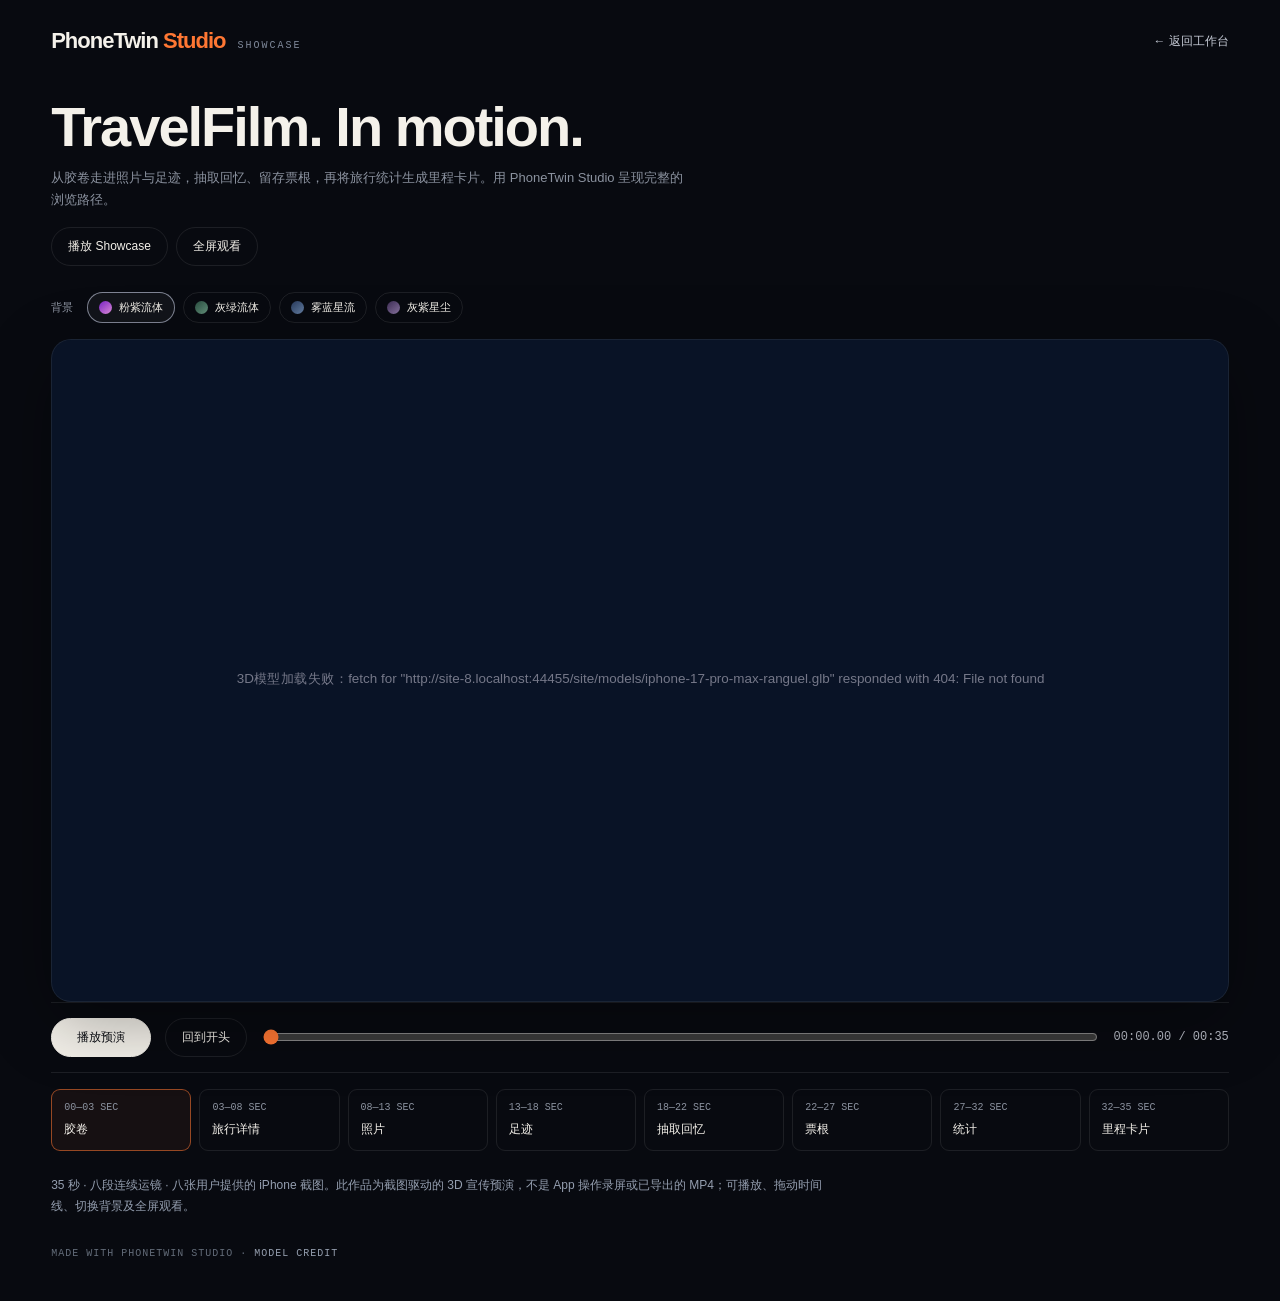
==== site/showcase/index.html @ a0841f45 "Refresh showcase sequence without cached shotlists" ====
<!doctype html>
<html lang="zh-CN" data-model-url="../models/iphone-17-pro-max-ranguel.glb">
<head>
<meta charset="utf-8"><meta name="viewport" content="width=device-width,initial-scale=1">
<title>TravelFilm — PhoneTwin Studio Showcase</title>
<style>
:root{color-scheme:dark;--ink:#080a10;--paper:#f4f1ea;--muted:#8b929f;--line:#ffffff16;--accent:#ff7733}
*{box-sizing:border-box}body{margin:0;background:var(--ink);color:var(--paper);font-family:"Segoe UI","Microsoft YaHei",sans-serif}
button,input{font:inherit}button{color:inherit;cursor:pointer;background:transparent;border:1px solid var(--line);border-radius:22px;padding:10px 16px;font-size:12px}
button:hover{background:#ffffff0c}button:focus-visible,input:focus-visible,a:focus-visible{outline:2px solid var(--accent);outline-offset:4px}
a{color:#ffc5a5;text-decoration:none}.page{max-width:1600px;margin:auto;padding:24px 32px 52px}
header{display:flex;align-items:center;justify-content:space-between;gap:20px;margin-bottom:25px}.identity{font-size:22px;letter-spacing:-1px;font-weight:650}.identity span{color:var(--accent)}
.meta{font:10px Consolas,monospace;color:var(--muted);letter-spacing:1.6px}
.intro{display:flex;flex-direction:column;align-items:flex-start;margin-bottom:18px;gap:16px}.intro h1{font-size:23px;letter-spacing:-.6px;margin:0;font-weight:550}.intro p{font-size:12px;color:var(--muted);margin:8px 0 0;line-height:1.7}.keys{display:flex;gap:8px;flex-wrap:wrap}
.viewport{position:relative;aspect-ratio:16/9;overflow:hidden;border-radius:20px;background:#091326;box-shadow:0 20px 70px #0005;isolation:isolate}
.viewport:fullscreen{width:100vw;height:100vh;border-radius:0;aspect-ratio:auto;display:grid;place-items:center}
.stage{position:absolute;width:1920px;height:1080px;transform-origin:0 0;overflow:hidden;background:#091326}
.stage canvas{position:absolute;inset:0;width:100%;height:100%}
#model-surface{position:absolute;inset:0;z-index:2;pointer-events:none}
#model-state{position:absolute;left:0;right:0;top:50%;text-align:center;font-size:22px;color:#d3d1df88;z-index:4}
.shade{position:absolute;inset:0;background:radial-gradient(ellipse at center,transparent 40%,#05091565 100%);pointer-events:none;z-index:1}
.copy{position:absolute;left:210px;top:50%;transform:translateY(-50%);width:460px;z-index:3;opacity:0;pointer-events:none}
.copy[data-placement="right"]{left:auto;right:270px}
.copy[data-placement="compact-left"]{left:130px;width:330px}
.copy[data-placement="compact-right"]{left:auto;right:110px;width:350px}
.copy h2{font-size:48px;line-height:1.18;letter-spacing:-1.5px;margin:0;font-weight:500}
.copy p{font-size:26px;line-height:1.5;letter-spacing:.3px;color:#e0e3edb3;margin:20px 0 0}
.copy p:empty{display:none}
.brandmode .copy{left:280px;right:auto;width:700px}
.brandmode .copy h2{font-size:112px;letter-spacing:-4px;font-weight:600}
.brandmode .copy p{font-size:30px;letter-spacing:.5px}
.scene-note{font-size:12px;color:var(--muted);line-height:1.8;margin:13px 0 18px}
.transport{display:flex;align-items:center;gap:14px;padding:15px 0;border-top:1px solid var(--line);border-bottom:1px solid var(--line)}
.transport .primary{background:var(--paper);color:var(--ink);border-color:var(--paper)}.transport input{accent-color:var(--accent);width:100%;min-width:0}
.time{font:12px Consolas,monospace;white-space:nowrap;color:#b9bdc7}
.background-controls{display:flex;align-items:center;gap:8px;flex-wrap:wrap;margin:0 0 16px}.background-controls>span{font-size:11px;color:var(--muted);margin-right:6px}.background-controls button{display:flex;align-items:center;gap:7px;padding:7px 11px;font-size:11px}.background-controls button[aria-pressed="true"]{border-color:#c6cde29c;background:#ffffff0b}.background-controls i{display:block;width:13px;height:13px;border-radius:50%;background:linear-gradient(140deg,var(--swatch-a),var(--swatch-b))}
.shot-row{display:grid;grid-template-columns:repeat(8,1fr);gap:8px;margin:16px 0 28px}
.shot-row button{text-align:left;padding:12px;border-radius:9px;min-width:0}.shot-row button.active{border-color:#ff77338c;background:#ff77330f}
.shot-row .timing{display:block;font:10px Consolas,monospace;color:var(--muted);margin-bottom:8px}.shot-row .name{font-size:12px}
.production{display:grid;grid-template-columns:1fr 1fr;gap:48px}.production h3{font-size:16px;margin:0 0 12px;font-weight:550}
.production p{font-size:12px;color:#a8acb6;line-height:1.9;margin:0 0 14px}.detail{font-size:11px;color:var(--muted);line-height:1.9}
.links{display:flex;flex-wrap:wrap;gap:18px;font-size:12px}.footer{color:#636c79;font:10px Consolas,monospace;letter-spacing:1px;margin-top:30px}
.export-frame .page{padding:0;max-width:none}.export-frame header,.export-frame .intro,.export-frame .background-controls,.export-frame .scene-note,.export-frame .transport,.export-frame .shot-row,.export-frame .production,.export-frame .footer{display:none}
.export-frame .viewport{position:fixed;inset:0;width:100vw;height:100vh;border-radius:0;box-shadow:none}
@media(max-width:850px){.page{padding:20px 16px 36px}.intro{display:block}.keys{margin-top:14px}.meta{font-size:9px}.shot-row{grid-template-columns:repeat(4,1fr)}.production{grid-template-columns:1fr;gap:20px}.transport{gap:9px}.transport button{padding:9px 12px;white-space:nowrap}.viewport{border-radius:14px}}
@media(max-width:480px){.shot-row{grid-template-columns:repeat(2,1fr)}.transport{display:grid;grid-template-columns:1fr 1fr}.transport input,.transport .time{grid-column:1/-1}.transport .time{text-align:center}.intro h1{font-size:20px}}
</style>

<style>
.page{max-width:1440px;padding:28px clamp(20px,4vw,56px) 42px}.showcase-nav{display:flex;align-items:center;justify-content:space-between;gap:16px}.showcase-nav a{color:#c5cad5;font-size:12px}.showcase-nav small{color:#7f899a;margin-left:12px;font:10px Consolas,monospace;letter-spacing:2px}.intro{margin:40px 0 26px}.intro h1{font-size:clamp(30px,4.6vw,56px);font-weight:550;letter-spacing:-2px}.intro p{font-size:13px;max-width:640px}.viewport{border:1px solid #ffffff12}.background-controls{margin-bottom:16px}.scene-note{display:none}.shot-row{margin-bottom:20px}.case-note{font-size:12px;line-height:1.8;color:#949eaf;max-width:780px;margin:24px 0}.footer a{color:#959faf}.transport .primary{min-width:100px}.production{display:none}.export-frame .case-note{display:none}@media(max-width:600px){.showcase-nav small{display:none}.intro{margin-top:24px}.intro h1{letter-spacing:-1px}.shot-row{grid-template-columns:repeat(4,1fr)}}
.transport button{flex-shrink:0;white-space:nowrap}
</style><meta name="description" content="PhoneTwin Studio Showcase：TravelFilm 的35秒连续3D运镜宣传预演，八张真机截图、动态背景与悬浮定版。">  <script type="module" crossorigin src="./runtime/index-Das60Yrz.js"></script>
</head>
<body>
<main class="page">
<header class="showcase-nav"><div class="identity">PhoneTwin <span>Studio</span><small>SHOWCASE</small></div><a href="../">← 返回工作台</a></header>
<div class="intro"><div><h1>TravelFilm. In motion.</h1><p>从胶卷走进照片与足迹，抽取回忆、留存票根，再将旅行统计生成里程卡片。用 PhoneTwin Studio 呈现完整的浏览路径。</p></div><div class="keys"><button id="play-full">播放 Showcase</button><button id="immersive">全屏观看</button></div></div>
<div class="background-controls" id="background-controls" role="group" aria-label="工作台背景"><span>背景</span>
<button data-background="flow-amethyst" aria-pressed="true"><i style="--swatch-a:#7923c5;--swatch-b:#df8ddc" aria-hidden="true"></i>粉紫流体</button>
<button data-background="flow-glacier" aria-pressed="false"><i style="--swatch-a:#294d40;--swatch-b:#63917b" aria-hidden="true"></i>灰绿流体</button>
<button data-background="flow-sunset" aria-pressed="false"><i style="--swatch-a:#273a5c;--swatch-b:#657fa3" aria-hidden="true"></i>雾蓝星流</button>
<button data-background="flow-jade" aria-pressed="false"><i style="--swatch-a:#3d2d54;--swatch-b:#8873a0" aria-hidden="true"></i>灰紫星尘</button>
</div>
<div class="viewport" id="viewport"><div class="stage" id="stage">
<div id="model-surface" aria-label="批准的真实3D手机与TravelFilm界面"></div><div id="model-state">加载工作台 3D 模型…</div>
<div class="copy" id="copy"><h2 id="title"></h2><p id="subtitle"></p></div>
</div></div>
<p class="scene-note" id="source-note"></p><p class="scene-note" id="perf-status" aria-live="off">预演刷新率：待播放</p>
<div class="transport"><button class="primary" id="play">播放预演</button><button id="restart">回到开头</button><input id="scrub" type="range" min="0" max="1049" value="0" step="1" aria-label="宣传片分镜时间线"><output class="time" id="time">00:00.00 / 00:35</output></div>
<nav class="shot-row" id="shots" aria-label="分镜章节"></nav>
<section class="production"><div><h3 id="shot-name">当前镜头</h3><p id="action"></p><div class="detail" id="frame-budget"></div></div>
<div><h3>八段主动作，八种视觉节奏。</h3><p>瞬翻揭幕、低位升降、纵深急推、横向滑轨、弧线环绕、俯仰摇臂、斜轴回正、悬浮定版。主段分别突出翻转、升降、距离、横移、绕行、俯仰、画面倾斜和漂浮，不重复同一套轻微摆动。衔接沿同一条连续路径，文字只在留白与阅读时段出现。</p><p>当前为35秒3D宣传预演：八段分别使用八张用户提供的真机截图，票根已有照片；原星图镜头改为从 KM 统计进入的 Travel motion 卡片。画面并非操作录屏，尚未输出最终 MP4 或配乐影片。精确镜头路径在分镜 JSON 中，不是现有工作台的一键导入功能。</p>
<div class="links"><a href="design-spec.md">导演方案</a><a href="shotlist.json">精确镜头路径</a></div></div></section>
<p class="case-note">35 秒 · 八段连续运镜 · 八张用户提供的 iPhone 截图。此作品为截图驱动的 3D 宣传预演，不是 App 操作录屏或已导出的 MP4；可播放、拖动时间线、切换背景及全屏观看。</p><div class="footer">MADE WITH PHONETWIN STUDIO · <a href="../models/ATTRIBUTION.md">MODEL CREDIT</a></div>
</main>
<script>
'use strict';
const previewParams=new URLSearchParams(location.search);
if(previewParams.get('clean')==='1')document.body.classList.add('export-frame');
const clamp=x=>Math.max(0,Math.min(1,x));
const smootherStep=value=>{const t=clamp(value);return t*t*t*(t*(t*6-15)+10)};
const stage=document.getElementById('stage'),viewport=document.getElementById('viewport');
const backdropIds=['flow-amethyst','flow-glacier','flow-sunset','flow-jade'];
let backdrop='flow-amethyst';
try{const saved=localStorage.getItem('phonetwin.promo.backdrop')||localStorage.getItem('phonetwin.backdrop');if(backdropIds.includes(saved))backdrop=saved}catch{}
function syncBackgroundButtons(){document.querySelectorAll('[data-background]').forEach(b=>b.setAttribute('aria-pressed',String(b.dataset.background===backdrop)))}
syncBackgroundButtons();
document.querySelectorAll('[data-background]').forEach(b=>b.addEventListener('click',()=>{backdrop=b.dataset.background;try{localStorage.setItem('phonetwin.promo.backdrop',backdrop)}catch{}syncBackgroundButtons();render(frame,true)}));
let film,frame=0,playing=false,clockStart=0,startFrame=0,shotIndex=-1,modelReady=false,queuedPlay=false,stopFrame=null,animationId=0,statStart=0,statFrames=0,displayFrame=-1;
function resize(){
 const scale=Math.min(viewport.clientWidth/1920,viewport.clientHeight/1080);
 stage.style.transform='scale('+scale+')';
 stage.style.left=(viewport.clientWidth-1920*scale)/2+'px';
 stage.style.top=(viewport.clientHeight-1080*scale)/2+'px';
}new ResizeObserver(resize).observe(viewport);
function render(f,force=false){
 if(!film)return;const nextFrame=Math.min(1049,Math.max(0,f));
 if(!force&&nextFrame===frame&&shotIndex!==-1)return;
 frame=nextFrame;const index=film.shots.findIndex(s=>frame>=s.from&&frame<s.from+s.duration),s=film.shots[index],local=frame-s.from;
 if(index!==shotIndex){
  shotIndex=index;stage.className='stage'+(index===7?' brandmode':'');
  document.getElementById('title').textContent=s.caption?.text||'';
  document.getElementById('subtitle').textContent=s.caption?.sub||'';
  document.getElementById('copy').dataset.placement=s.caption?.side||'left';
  document.getElementById('source-note').textContent='素材状态：'+s.sourceStatus+'。本地设计预演，不是最终真机录屏成片。';
  document.getElementById('shot-name').textContent=String(index+1).padStart(2,'0')+' · '+s.label;
  document.getElementById('action').textContent=s.action;
  document.getElementById('frame-budget').textContent=s.duration+' 帧 / '+s.duration/30+' 秒 · '+(s.framing==='detail'?'局部特写：有意裁切':'完整构图');
  document.querySelectorAll('#shots button').forEach((b,i)=>{b.classList.toggle('active',i===index);b.setAttribute('aria-current',i===index?'step':'false')});
 }
 const caption=s.caption;
 const fadeIn=caption?.fadeIn??18,fadeOut=caption?.fadeOut??18;
 let alpha=caption?Math.min(smootherStep((local-caption.start)/fadeIn),smootherStep((caption.end-local)/fadeOut)):0;
 if(index===7)alpha=smootherStep(local/fadeIn);
 document.getElementById('copy').style.opacity=String(alpha);
 const integer=Math.floor(frame);
 if(integer!==displayFrame){displayFrame=integer;document.getElementById('scrub').value=String(integer);
 document.getElementById('time').textContent='00:'+String(Math.floor(frame/30)).padStart(2,'0')+'.'+String(integer%30).padStart(2,'0')+' / 00:35';}
 window.dispatchEvent(new CustomEvent('promo-frame',{detail:{frame,index,local,shot:s,fps:film.fps,backdrop}}));
}
function pause(){playing=false;queuedPlay=false;cancelAnimationFrame(animationId);animationId=0;document.getElementById('play').textContent='播放预演'}
function loop(time){
 animationId=0;if(!playing||document.hidden)return;render(Math.min(stopFrame??1049,startFrame+(time-clockStart)*film.fps/1000));
 statFrames++;if(time-statStart>=1000){const status=document.getElementById('perf-status'),fps=Math.round(statFrames*1000/(time-statStart));status.textContent='实际预演：'+fps+' fps · 自适应 '+(status.dataset.resolution||'')+' · 连续路径';status.dataset.fps=String(fps);statFrames=0;statStart=time;}
 if(stopFrame!==null&&frame>=stopFrame){pause();return}
 if(frame===1049){pause();if(previewParams.get('loop')==='1'){render(0);play()}return}
 animationId=requestAnimationFrame(loop);
}
function seek(f){pause();stopFrame=null;render(f)}
function playScene(s){seek(s.from);stopFrame=s.from+s.duration-1;play()}
function play(){
 if(!film||playing)return;
 if(!modelReady){queuedPlay=true;document.getElementById('play').textContent='模型加载中';return}
 queuedPlay=false;if(frame===1049)render(0);playing=true;startFrame=frame;clockStart=performance.now();statStart=clockStart;statFrames=0;
 document.getElementById('play').textContent='暂停';if(!document.hidden)animationId=requestAnimationFrame(loop);
}
document.addEventListener('visibilitychange',()=>{if(!playing)return;cancelAnimationFrame(animationId);animationId=0;startFrame=frame;clockStart=performance.now();statStart=clockStart;statFrames=0;if(!document.hidden)animationId=requestAnimationFrame(loop)});
window.addEventListener('promo-model-ready',()=>{modelReady=true;render(frame,true);if(queuedPlay)play()});
window.addEventListener('promo-model-error',()=>pause());
document.getElementById('play').addEventListener('click',()=>{if(playing)pause();else play()});
document.getElementById('play-full').addEventListener('click',()=>{seek(0);play()});
document.getElementById('restart').addEventListener('click',()=>seek(0));
document.getElementById('scrub').addEventListener('input',e=>seek(Number(e.target.value)));
document.querySelectorAll('[data-frame]').forEach(b=>b.addEventListener('click',()=>seek(Number(b.dataset.frame))));
document.getElementById('immersive').addEventListener('click',async()=>{if(document.fullscreenElement)await document.exitFullscreen();else await viewport.requestFullscreen()});
fetch('shotlist.json',{cache:'no-store'}).then(r=>{if(!r.ok)throw Error('时间线加载失败');return r.json()}).then(data=>{
 film=data;film.shots.forEach(s=>{
  const b=document.createElement('button');
  b.innerHTML='<span class="timing">'+String(s.from/30).padStart(2,'0')+'—'+String((s.from+s.duration)/30).padStart(2,'0')+' SEC</span><span class="name">'+(s.journeyLabel||s.label)+'</span>';
  b.addEventListener('click',()=>playScene(s));document.getElementById('shots').appendChild(b);
 });
 resize();const initial=Number(previewParams.get('frame')??0);render(Number.isFinite(initial)?initial:0);
 if(previewParams.get('autoplay')==='1'&&!matchMedia('(prefers-reduced-motion: reduce)').matches)play();
}).catch(e=>{document.getElementById('source-note').textContent=e.message+'：请通过本地预览链接打开。'});
document.addEventListener('keydown',e=>{
 if(['INPUT','TEXTAREA'].includes(e.target.tagName))return;
 if(e.code==='Space'){e.preventDefault();document.getElementById('play').click()}
 if(e.code==='ArrowRight'){e.preventDefault();seek(frame+30)}
 if(e.code==='ArrowLeft'){e.preventDefault();seek(frame-30)}
});
</script>
</body>
</html>
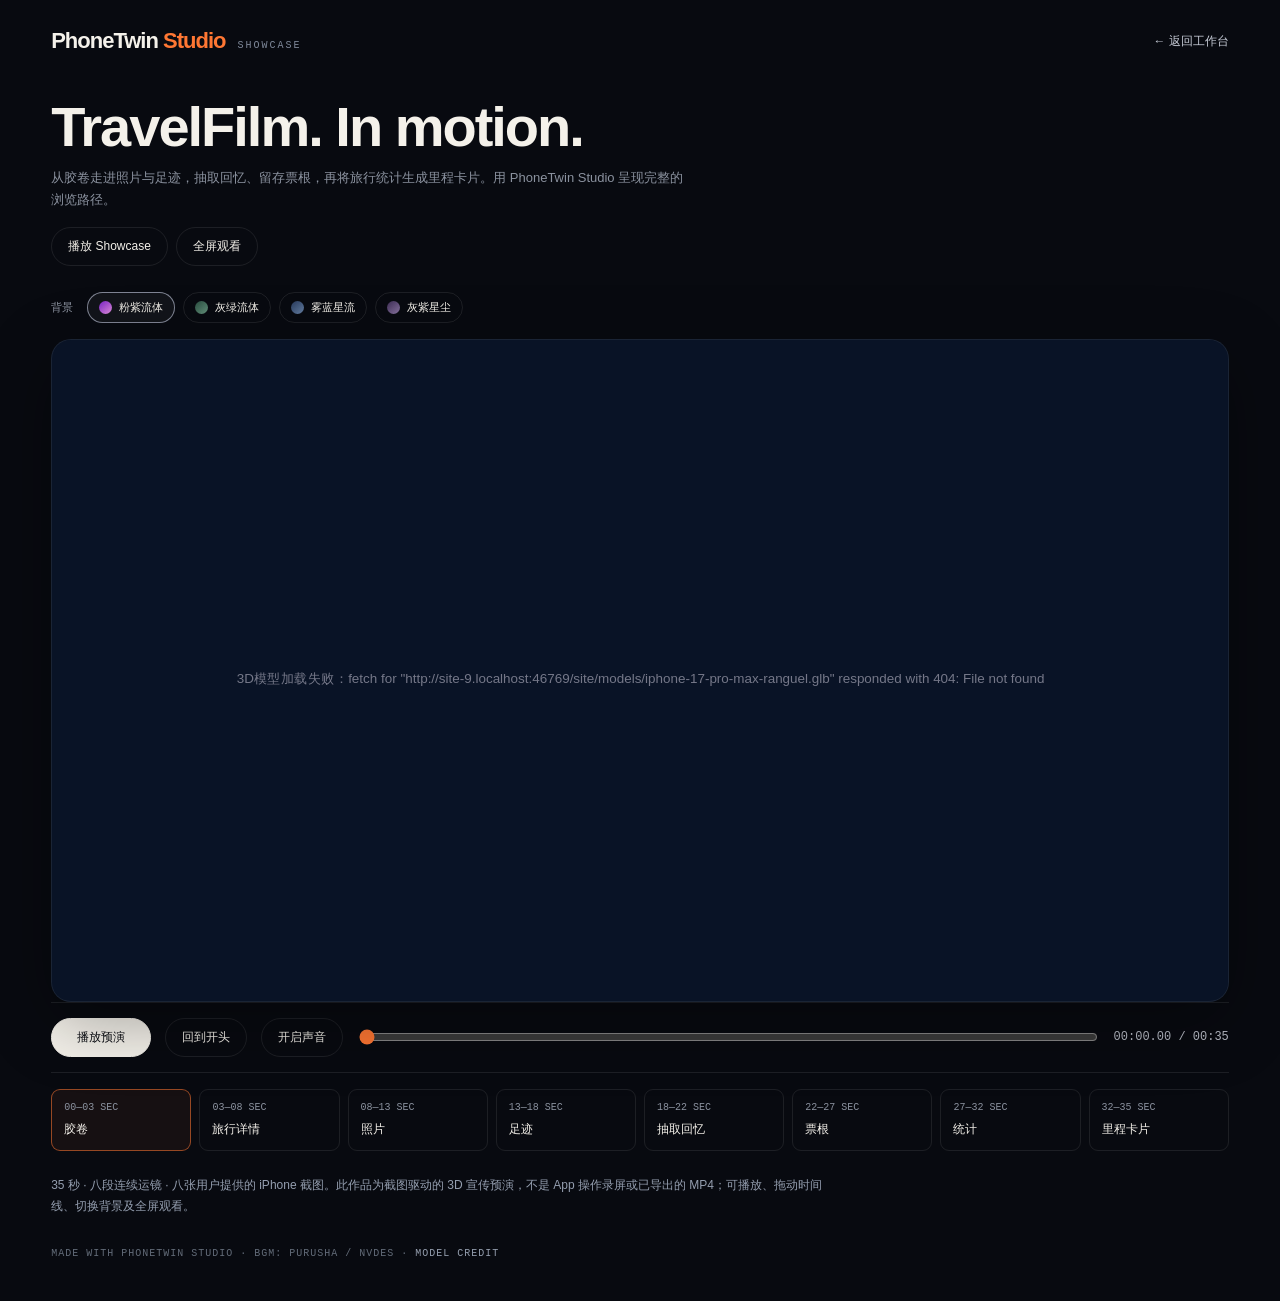
==== commit 57971621: "Calibrate showcase housing and add synced Purusha soundtrack" ====
--- a/site/showcase/index.html
+++ b/site/showcase/index.html
@@ -49,7 +49,7 @@
 <style>
 .page{max-width:1440px;padding:28px clamp(20px,4vw,56px) 42px}.showcase-nav{display:flex;align-items:center;justify-content:space-between;gap:16px}.showcase-nav a{color:#c5cad5;font-size:12px}.showcase-nav small{color:#7f899a;margin-left:12px;font:10px Consolas,monospace;letter-spacing:2px}.intro{margin:40px 0 26px}.intro h1{font-size:clamp(30px,4.6vw,56px);font-weight:550;letter-spacing:-2px}.intro p{font-size:13px;max-width:640px}.viewport{border:1px solid #ffffff12}.background-controls{margin-bottom:16px}.scene-note{display:none}.shot-row{margin-bottom:20px}.case-note{font-size:12px;line-height:1.8;color:#949eaf;max-width:780px;margin:24px 0}.footer a{color:#959faf}.transport .primary{min-width:100px}.production{display:none}.export-frame .case-note{display:none}@media(max-width:600px){.showcase-nav small{display:none}.intro{margin-top:24px}.intro h1{letter-spacing:-1px}.shot-row{grid-template-columns:repeat(4,1fr)}}
 .transport button{flex-shrink:0;white-space:nowrap}
-</style><meta name="description" content="PhoneTwin Studio Showcase：TravelFilm 的35秒连续3D运镜宣传预演，八张真机截图、动态背景与悬浮定版。">  <script type="module" crossorigin src="./runtime/index-Das60Yrz.js"></script>
+</style><meta name="description" content="PhoneTwin Studio Showcase：TravelFilm 的35秒连续3D运镜宣传预演，八张真机截图、动态背景与悬浮定版。">  <script type="module" crossorigin src="./runtime/index-DqeO_AhE.js"></script>
 </head>
 <body>
 <main class="page">
@@ -66,12 +66,13 @@
 <div class="copy" id="copy"><h2 id="title"></h2><p id="subtitle"></p></div>
 </div></div>
 <p class="scene-note" id="source-note"></p><p class="scene-note" id="perf-status" aria-live="off">预演刷新率：待播放</p>
-<div class="transport"><button class="primary" id="play">播放预演</button><button id="restart">回到开头</button><input id="scrub" type="range" min="0" max="1049" value="0" step="1" aria-label="宣传片分镜时间线"><output class="time" id="time">00:00.00 / 00:35</output></div>
+<audio id="showcase-bgm" src="./runtime/showcase-purusha-climax-BoAJMhJH.mp3" preload="metadata"></audio>
+<div class="transport"><button class="primary" id="play">播放预演</button><button id="restart">回到开头</button><button id="sound-toggle" aria-pressed="false" title="背景音乐 · M 键开关">开启声音</button><input id="scrub" type="range" min="0" max="1049" value="0" step="1" aria-label="宣传片分镜时间线"><output class="time" id="time">00:00.00 / 00:35</output></div>
 <nav class="shot-row" id="shots" aria-label="分镜章节"></nav>
 <section class="production"><div><h3 id="shot-name">当前镜头</h3><p id="action"></p><div class="detail" id="frame-budget"></div></div>
 <div><h3>八段主动作，八种视觉节奏。</h3><p>瞬翻揭幕、低位升降、纵深急推、横向滑轨、弧线环绕、俯仰摇臂、斜轴回正、悬浮定版。主段分别突出翻转、升降、距离、横移、绕行、俯仰、画面倾斜和漂浮，不重复同一套轻微摆动。衔接沿同一条连续路径，文字只在留白与阅读时段出现。</p><p>当前为35秒3D宣传预演：八段分别使用八张用户提供的真机截图，票根已有照片；原星图镜头改为从 KM 统计进入的 Travel motion 卡片。画面并非操作录屏，尚未输出最终 MP4 或配乐影片。精确镜头路径在分镜 JSON 中，不是现有工作台的一键导入功能。</p>
 <div class="links"><a href="design-spec.md">导演方案</a><a href="shotlist.json">精确镜头路径</a></div></div></section>
-<p class="case-note">35 秒 · 八段连续运镜 · 八张用户提供的 iPhone 截图。此作品为截图驱动的 3D 宣传预演，不是 App 操作录屏或已导出的 MP4；可播放、拖动时间线、切换背景及全屏观看。</p><div class="footer">MADE WITH PHONETWIN STUDIO · <a href="../models/ATTRIBUTION.md">MODEL CREDIT</a></div>
+<p class="case-note">35 秒 · 八段连续运镜 · 八张用户提供的 iPhone 截图。此作品为截图驱动的 3D 宣传预演，不是 App 操作录屏或已导出的 MP4；可播放、拖动时间线、切换背景及全屏观看。</p><div class="footer">MADE WITH PHONETWIN STUDIO · BGM: PURUSHA / NVDES · <a href="../models/ATTRIBUTION.md">MODEL CREDIT</a></div>
 </main>
 <script>
 'use strict';
@@ -116,9 +117,9 @@
  const integer=Math.floor(frame);
  if(integer!==displayFrame){displayFrame=integer;document.getElementById('scrub').value=String(integer);
  document.getElementById('time').textContent='00:'+String(Math.floor(frame/30)).padStart(2,'0')+'.'+String(integer%30).padStart(2,'0')+' / 00:35';}
- window.dispatchEvent(new CustomEvent('promo-frame',{detail:{frame,index,local,shot:s,fps:film.fps,backdrop}}));
+ window.dispatchEvent(new CustomEvent('promo-frame',{detail:{frame,index,local,shot:s,fps:film.fps,backdrop,playing}}));
 }
-function pause(){playing=false;queuedPlay=false;cancelAnimationFrame(animationId);animationId=0;document.getElementById('play').textContent='播放预演'}
+function pause(){playing=false;queuedPlay=false;cancelAnimationFrame(animationId);animationId=0;document.getElementById('play').textContent='播放预演';window.dispatchEvent(new CustomEvent('promo-playback',{detail:{frame,fps:film?.fps||30,playing}}))}
 function loop(time){
  animationId=0;if(!playing||document.hidden)return;render(Math.min(stopFrame??1049,startFrame+(time-clockStart)*film.fps/1000));
  statFrames++;if(time-statStart>=1000){const status=document.getElementById('perf-status'),fps=Math.round(statFrames*1000/(time-statStart));status.textContent='实际预演：'+fps+' fps · 自适应 '+(status.dataset.resolution||'')+' · 连续路径';status.dataset.fps=String(fps);statFrames=0;statStart=time;}
@@ -133,6 +134,7 @@
  if(!modelReady){queuedPlay=true;document.getElementById('play').textContent='模型加载中';return}
  queuedPlay=false;if(frame===1049)render(0);playing=true;startFrame=frame;clockStart=performance.now();statStart=clockStart;statFrames=0;
  document.getElementById('play').textContent='暂停';if(!document.hidden)animationId=requestAnimationFrame(loop);
+ window.dispatchEvent(new CustomEvent('promo-playback',{detail:{frame,fps:film.fps,playing}}));
 }
 document.addEventListener('visibilitychange',()=>{if(!playing)return;cancelAnimationFrame(animationId);animationId=0;startFrame=frame;clockStart=performance.now();statStart=clockStart;statFrames=0;if(!document.hidden)animationId=requestAnimationFrame(loop)});
 window.addEventListener('promo-model-ready',()=>{modelReady=true;render(frame,true);if(queuedPlay)play()});
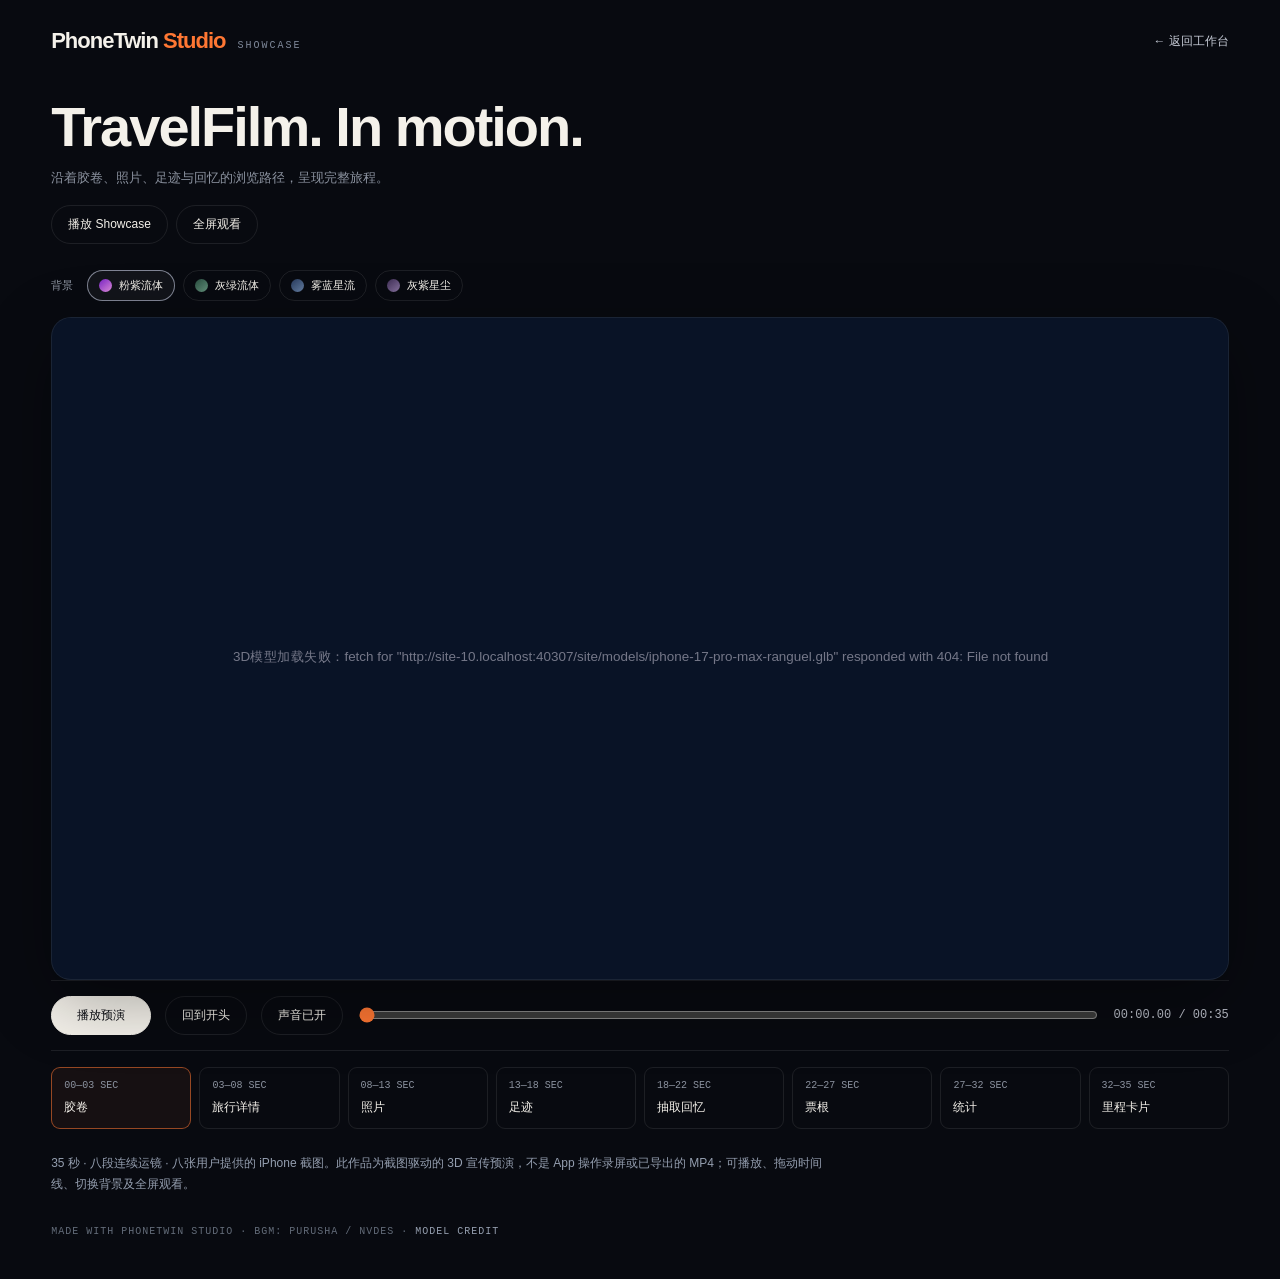
==== commit 9fa65441: "Autoplay showcase on entry and simplify intro layout" ====
--- a/site/showcase/index.html
+++ b/site/showcase/index.html
@@ -1,5 +1,5 @@
 <!doctype html>
-<html lang="zh-CN" data-model-url="../models/iphone-17-pro-max-ranguel.glb">
+<html lang="zh-CN" data-model-url="../models/iphone-17-pro-max-ranguel.glb" data-autoplay="true" data-loop="true">
 <head>
 <meta charset="utf-8"><meta name="viewport" content="width=device-width,initial-scale=1">
 <title>TravelFilm — PhoneTwin Studio Showcase</title>
@@ -47,14 +47,14 @@
 </style>
 
 <style>
-.page{max-width:1440px;padding:28px clamp(20px,4vw,56px) 42px}.showcase-nav{display:flex;align-items:center;justify-content:space-between;gap:16px}.showcase-nav a{color:#c5cad5;font-size:12px}.showcase-nav small{color:#7f899a;margin-left:12px;font:10px Consolas,monospace;letter-spacing:2px}.intro{margin:40px 0 26px}.intro h1{font-size:clamp(30px,4.6vw,56px);font-weight:550;letter-spacing:-2px}.intro p{font-size:13px;max-width:640px}.viewport{border:1px solid #ffffff12}.background-controls{margin-bottom:16px}.scene-note{display:none}.shot-row{margin-bottom:20px}.case-note{font-size:12px;line-height:1.8;color:#949eaf;max-width:780px;margin:24px 0}.footer a{color:#959faf}.transport .primary{min-width:100px}.production{display:none}.export-frame .case-note{display:none}@media(max-width:600px){.showcase-nav small{display:none}.intro{margin-top:24px}.intro h1{letter-spacing:-1px}.shot-row{grid-template-columns:repeat(4,1fr)}}
+.page{max-width:1440px;padding:28px clamp(20px,4vw,56px) 42px}.showcase-nav{display:flex;align-items:center;justify-content:space-between;gap:16px}.showcase-nav a{color:#c5cad5;font-size:12px}.showcase-nav small{color:#7f899a;margin-left:12px;font:10px Consolas,monospace;letter-spacing:2px}.intro{margin:40px 0 26px}.intro h1{font-size:clamp(30px,4.6vw,56px);font-weight:550;letter-spacing:-2px}.intro p{font-size:13px;max-width:none}.viewport{border:1px solid #ffffff12}.background-controls{margin-bottom:16px}.scene-note{display:none}.shot-row{margin-bottom:20px}.case-note{font-size:12px;line-height:1.8;color:#949eaf;max-width:780px;margin:24px 0}.footer a{color:#959faf}.transport .primary{min-width:100px}.production{display:none}.export-frame .case-note{display:none}@media(max-width:600px){.showcase-nav small{display:none}.intro{margin-top:24px}.intro h1{letter-spacing:-1px}.shot-row{grid-template-columns:repeat(4,1fr)}}
 .transport button{flex-shrink:0;white-space:nowrap}
-</style><meta name="description" content="PhoneTwin Studio Showcase：TravelFilm 的35秒连续3D运镜宣传预演，八张真机截图、动态背景与悬浮定版。">  <script type="module" crossorigin src="./runtime/index-DqeO_AhE.js"></script>
+</style><meta name="description" content="PhoneTwin Studio Showcase：TravelFilm 的35秒连续3D运镜宣传预演，八张真机截图、动态背景与悬浮定版。">  <script type="module" crossorigin src="./runtime/index-vjwyMtCF.js"></script>
 </head>
 <body>
 <main class="page">
 <header class="showcase-nav"><div class="identity">PhoneTwin <span>Studio</span><small>SHOWCASE</small></div><a href="../">← 返回工作台</a></header>
-<div class="intro"><div><h1>TravelFilm. In motion.</h1><p>从胶卷走进照片与足迹，抽取回忆、留存票根，再将旅行统计生成里程卡片。用 PhoneTwin Studio 呈现完整的浏览路径。</p></div><div class="keys"><button id="play-full">播放 Showcase</button><button id="immersive">全屏观看</button></div></div>
+<div class="intro"><div><h1>TravelFilm. In motion.</h1><p>沿着胶卷、照片、足迹与回忆的浏览路径，呈现完整旅程。</p></div><div class="keys"><button id="play-full">播放 Showcase</button><button id="immersive">全屏观看</button></div></div>
 <div class="background-controls" id="background-controls" role="group" aria-label="工作台背景"><span>背景</span>
 <button data-background="flow-amethyst" aria-pressed="true"><i style="--swatch-a:#7923c5;--swatch-b:#df8ddc" aria-hidden="true"></i>粉紫流体</button>
 <button data-background="flow-glacier" aria-pressed="false"><i style="--swatch-a:#294d40;--swatch-b:#63917b" aria-hidden="true"></i>灰绿流体</button>
@@ -77,6 +77,8 @@
 <script>
 'use strict';
 const previewParams=new URLSearchParams(location.search);
+const autoplayRequested=previewParams.has('autoplay')?previewParams.get('autoplay')==='1':document.documentElement.dataset.autoplay==='true';
+const loopRequested=previewParams.has('loop')?previewParams.get('loop')==='1':document.documentElement.dataset.loop==='true';
 if(previewParams.get('clean')==='1')document.body.classList.add('export-frame');
 const clamp=x=>Math.max(0,Math.min(1,x));
 const smootherStep=value=>{const t=clamp(value);return t*t*t*(t*(t*6-15)+10)};
@@ -124,7 +126,7 @@
  animationId=0;if(!playing||document.hidden)return;render(Math.min(stopFrame??1049,startFrame+(time-clockStart)*film.fps/1000));
  statFrames++;if(time-statStart>=1000){const status=document.getElementById('perf-status'),fps=Math.round(statFrames*1000/(time-statStart));status.textContent='实际预演：'+fps+' fps · 自适应 '+(status.dataset.resolution||'')+' · 连续路径';status.dataset.fps=String(fps);statFrames=0;statStart=time;}
  if(stopFrame!==null&&frame>=stopFrame){pause();return}
- if(frame===1049){pause();if(previewParams.get('loop')==='1'){render(0);play()}return}
+ if(frame===1049){pause();if(loopRequested){render(0);play()}return}
  animationId=requestAnimationFrame(loop);
 }
 function seek(f){pause();stopFrame=null;render(f)}
@@ -152,7 +154,7 @@
   b.addEventListener('click',()=>playScene(s));document.getElementById('shots').appendChild(b);
  });
  resize();const initial=Number(previewParams.get('frame')??0);render(Number.isFinite(initial)?initial:0);
- if(previewParams.get('autoplay')==='1'&&!matchMedia('(prefers-reduced-motion: reduce)').matches)play();
+ if(autoplayRequested&&!matchMedia('(prefers-reduced-motion: reduce)').matches)play();
 }).catch(e=>{document.getElementById('source-note').textContent=e.message+'：请通过本地预览链接打开。'});
 document.addEventListener('keydown',e=>{
  if(['INPUT','TEXTAREA'].includes(e.target.tagName))return;
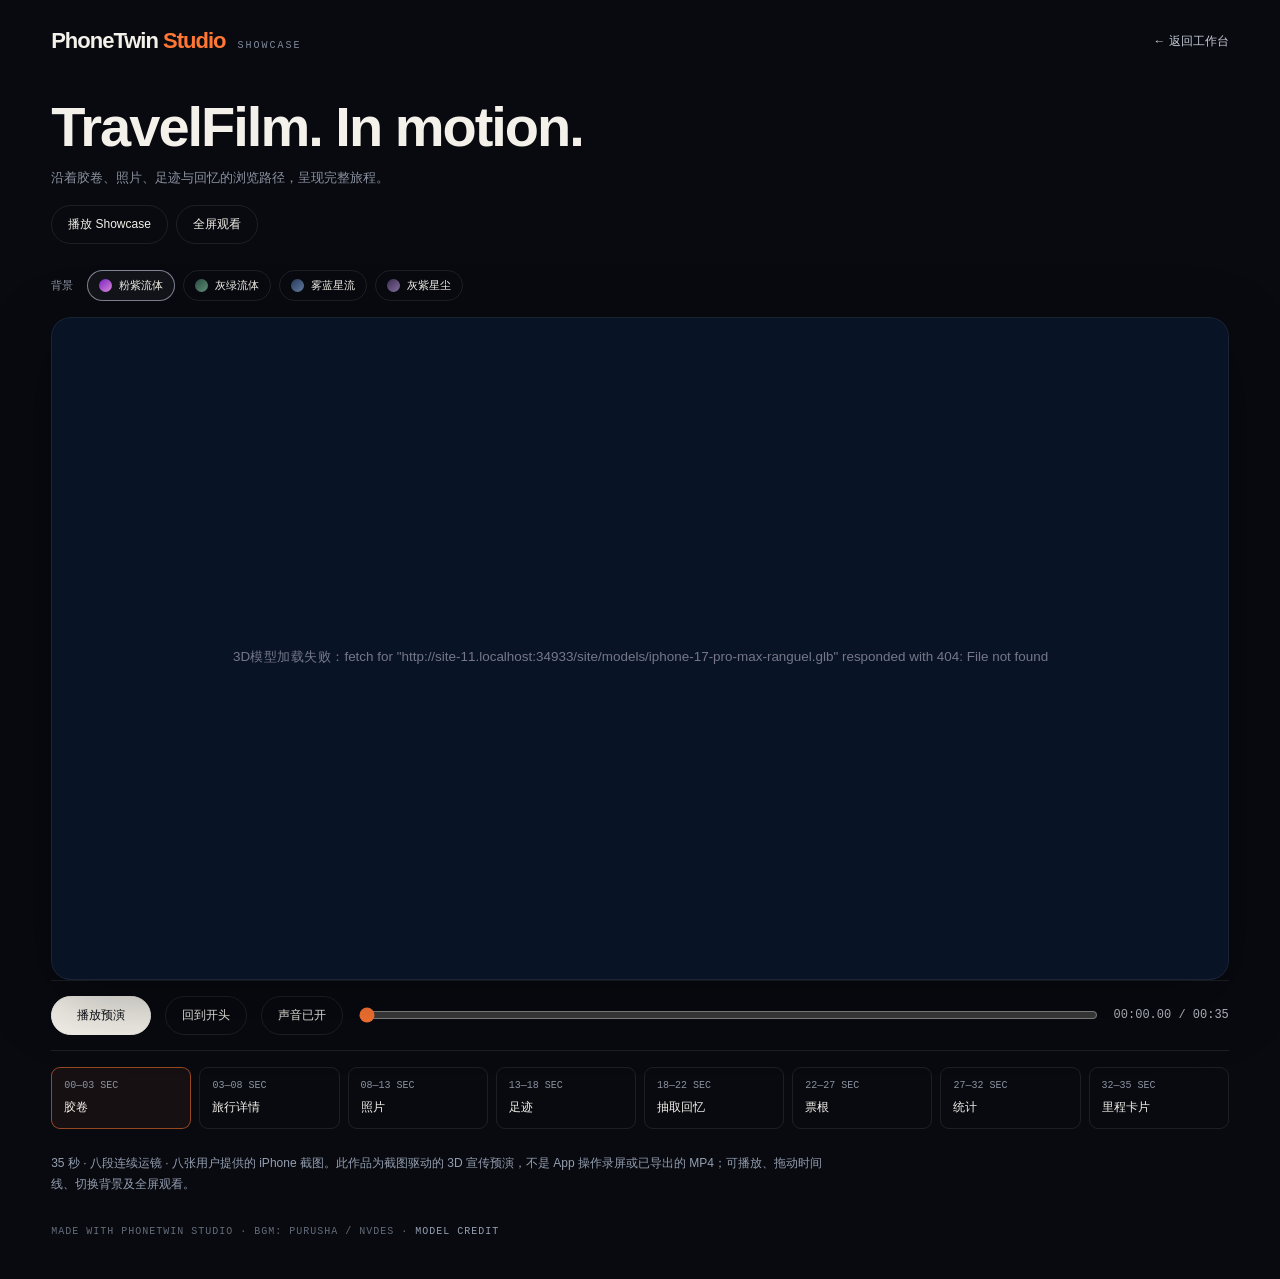
==== commit c763653d: "Keep housing corrections outside the display area" ====
--- a/site/showcase/index.html
+++ b/site/showcase/index.html
@@ -49,7 +49,7 @@
 <style>
 .page{max-width:1440px;padding:28px clamp(20px,4vw,56px) 42px}.showcase-nav{display:flex;align-items:center;justify-content:space-between;gap:16px}.showcase-nav a{color:#c5cad5;font-size:12px}.showcase-nav small{color:#7f899a;margin-left:12px;font:10px Consolas,monospace;letter-spacing:2px}.intro{margin:40px 0 26px}.intro h1{font-size:clamp(30px,4.6vw,56px);font-weight:550;letter-spacing:-2px}.intro p{font-size:13px;max-width:none}.viewport{border:1px solid #ffffff12}.background-controls{margin-bottom:16px}.scene-note{display:none}.shot-row{margin-bottom:20px}.case-note{font-size:12px;line-height:1.8;color:#949eaf;max-width:780px;margin:24px 0}.footer a{color:#959faf}.transport .primary{min-width:100px}.production{display:none}.export-frame .case-note{display:none}@media(max-width:600px){.showcase-nav small{display:none}.intro{margin-top:24px}.intro h1{letter-spacing:-1px}.shot-row{grid-template-columns:repeat(4,1fr)}}
 .transport button{flex-shrink:0;white-space:nowrap}
-</style><meta name="description" content="PhoneTwin Studio Showcase：TravelFilm 的35秒连续3D运镜宣传预演，八张真机截图、动态背景与悬浮定版。">  <script type="module" crossorigin src="./runtime/index-vjwyMtCF.js"></script>
+</style><meta name="description" content="PhoneTwin Studio Showcase：TravelFilm 的35秒连续3D运镜宣传预演，八张真机截图、动态背景与悬浮定版。">  <script type="module" crossorigin src="./runtime/index-By4YioSp.js"></script>
 </head>
 <body>
 <main class="page">
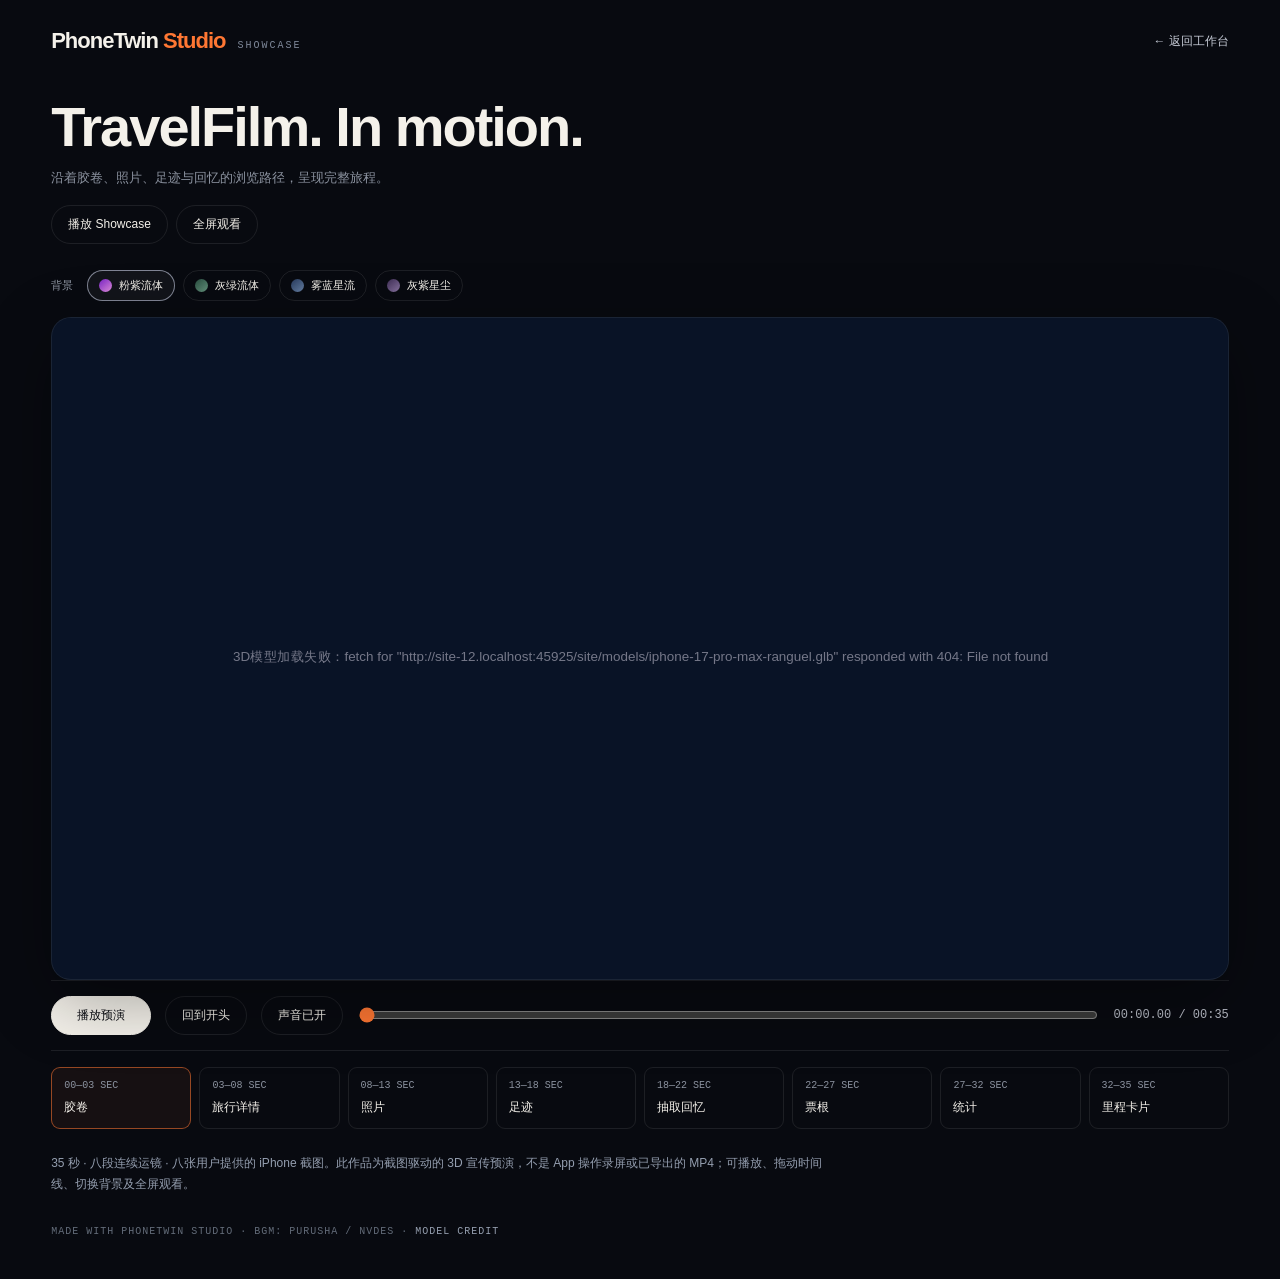
==== commit 71cc5a26: "Make homepage a minimal rounded showcase with post-film workbench entry" ====
--- a/site/showcase/index.html
+++ b/site/showcase/index.html
@@ -49,11 +49,11 @@
 <style>
 .page{max-width:1440px;padding:28px clamp(20px,4vw,56px) 42px}.showcase-nav{display:flex;align-items:center;justify-content:space-between;gap:16px}.showcase-nav a{color:#c5cad5;font-size:12px}.showcase-nav small{color:#7f899a;margin-left:12px;font:10px Consolas,monospace;letter-spacing:2px}.intro{margin:40px 0 26px}.intro h1{font-size:clamp(30px,4.6vw,56px);font-weight:550;letter-spacing:-2px}.intro p{font-size:13px;max-width:none}.viewport{border:1px solid #ffffff12}.background-controls{margin-bottom:16px}.scene-note{display:none}.shot-row{margin-bottom:20px}.case-note{font-size:12px;line-height:1.8;color:#949eaf;max-width:780px;margin:24px 0}.footer a{color:#959faf}.transport .primary{min-width:100px}.production{display:none}.export-frame .case-note{display:none}@media(max-width:600px){.showcase-nav small{display:none}.intro{margin-top:24px}.intro h1{letter-spacing:-1px}.shot-row{grid-template-columns:repeat(4,1fr)}}
 .transport button{flex-shrink:0;white-space:nowrap}
-</style><meta name="description" content="PhoneTwin Studio Showcase：TravelFilm 的35秒连续3D运镜宣传预演，八张真机截图、动态背景与悬浮定版。">  <script type="module" crossorigin src="./runtime/index-By4YioSp.js"></script>
+</style><meta name="description" content="PhoneTwin Studio Showcase：TravelFilm 的35秒连续3D运镜宣传预演，八张真机截图、动态背景与悬浮定版。">  <script type="module" crossorigin src="./runtime/index-DnBSe1cd.js"></script>
 </head>
 <body>
 <main class="page">
-<header class="showcase-nav"><div class="identity">PhoneTwin <span>Studio</span><small>SHOWCASE</small></div><a href="../">← 返回工作台</a></header>
+<header class="showcase-nav"><div class="identity">PhoneTwin <span>Studio</span><small>SHOWCASE</small></div><a href="../workbench/">← 返回工作台</a></header>
 <div class="intro"><div><h1>TravelFilm. In motion.</h1><p>沿着胶卷、照片、足迹与回忆的浏览路径，呈现完整旅程。</p></div><div class="keys"><button id="play-full">播放 Showcase</button><button id="immersive">全屏观看</button></div></div>
 <div class="background-controls" id="background-controls" role="group" aria-label="工作台背景"><span>背景</span>
 <button data-background="flow-amethyst" aria-pressed="true"><i style="--swatch-a:#7923c5;--swatch-b:#df8ddc" aria-hidden="true"></i>粉紫流体</button>
@@ -77,8 +77,9 @@
 <script>
 'use strict';
 const previewParams=new URLSearchParams(location.search);
+const filmUrl=document.documentElement.dataset.shotlistUrl||'shotlist.json';
 const autoplayRequested=previewParams.has('autoplay')?previewParams.get('autoplay')==='1':document.documentElement.dataset.autoplay==='true';
-const loopRequested=previewParams.has('loop')?previewParams.get('loop')==='1':document.documentElement.dataset.loop==='true';
+const loopRequested=document.documentElement.dataset.playOnce!=='true'&&(previewParams.has('loop')?previewParams.get('loop')==='1':document.documentElement.dataset.loop==='true');
 if(previewParams.get('clean')==='1')document.body.classList.add('export-frame');
 const clamp=x=>Math.max(0,Math.min(1,x));
 const smootherStep=value=>{const t=clamp(value);return t*t*t*(t*(t*6-15)+10)};
@@ -126,7 +127,7 @@
  animationId=0;if(!playing||document.hidden)return;render(Math.min(stopFrame??1049,startFrame+(time-clockStart)*film.fps/1000));
  statFrames++;if(time-statStart>=1000){const status=document.getElementById('perf-status'),fps=Math.round(statFrames*1000/(time-statStart));status.textContent='实际预演：'+fps+' fps · 自适应 '+(status.dataset.resolution||'')+' · 连续路径';status.dataset.fps=String(fps);statFrames=0;statStart=time;}
  if(stopFrame!==null&&frame>=stopFrame){pause();return}
- if(frame===1049){pause();if(loopRequested){render(0);play()}return}
+ if(frame===1049){pause();window.dispatchEvent(new CustomEvent('promo-complete'));if(loopRequested){render(0);play()}return}
  animationId=requestAnimationFrame(loop);
 }
 function seek(f){pause();stopFrame=null;render(f)}
@@ -147,7 +148,7 @@
 document.getElementById('scrub').addEventListener('input',e=>seek(Number(e.target.value)));
 document.querySelectorAll('[data-frame]').forEach(b=>b.addEventListener('click',()=>seek(Number(b.dataset.frame))));
 document.getElementById('immersive').addEventListener('click',async()=>{if(document.fullscreenElement)await document.exitFullscreen();else await viewport.requestFullscreen()});
-fetch('shotlist.json',{cache:'no-store'}).then(r=>{if(!r.ok)throw Error('时间线加载失败');return r.json()}).then(data=>{
+fetch(filmUrl,{cache:'no-store'}).then(r=>{if(!r.ok)throw Error('时间线加载失败');return r.json()}).then(data=>{
  film=data;film.shots.forEach(s=>{
   const b=document.createElement('button');
   b.innerHTML='<span class="timing">'+String(s.from/30).padStart(2,'0')+'—'+String((s.from+s.duration)/30).padStart(2,'0')+' SEC</span><span class="name">'+(s.journeyLabel||s.label)+'</span>';
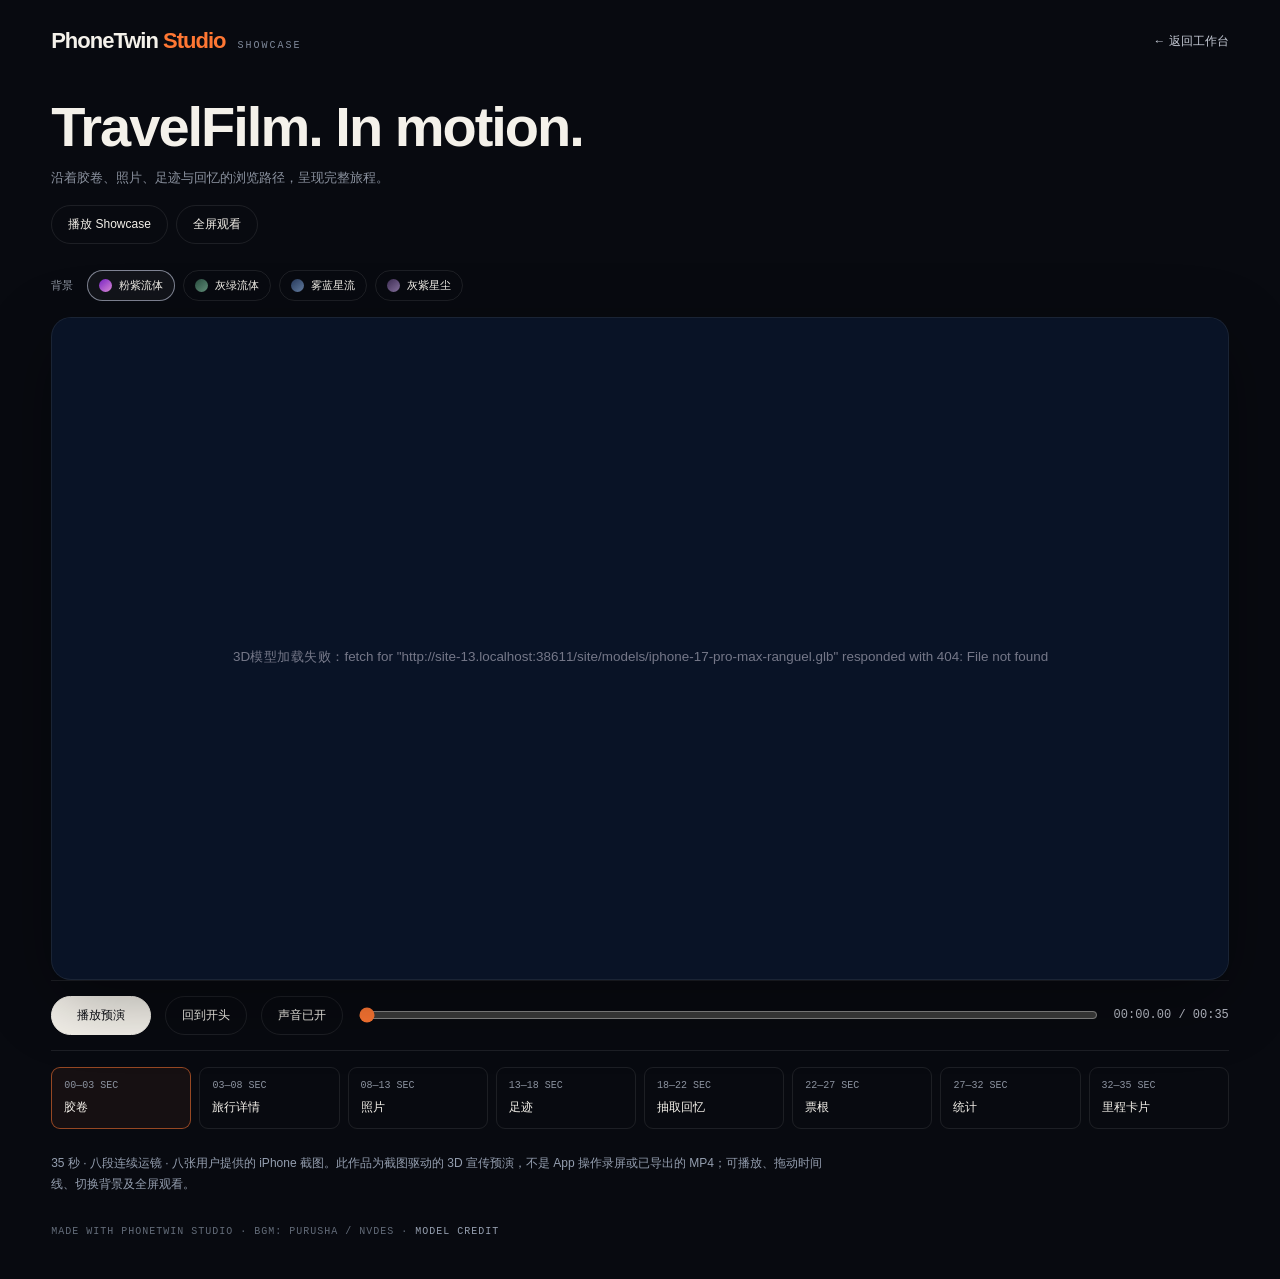
==== commit e40c5eac: "Unify showcase and workbench rendering with minimal music and closing entry" ====
--- a/site/showcase/index.html
+++ b/site/showcase/index.html
@@ -49,7 +49,7 @@
 <style>
 .page{max-width:1440px;padding:28px clamp(20px,4vw,56px) 42px}.showcase-nav{display:flex;align-items:center;justify-content:space-between;gap:16px}.showcase-nav a{color:#c5cad5;font-size:12px}.showcase-nav small{color:#7f899a;margin-left:12px;font:10px Consolas,monospace;letter-spacing:2px}.intro{margin:40px 0 26px}.intro h1{font-size:clamp(30px,4.6vw,56px);font-weight:550;letter-spacing:-2px}.intro p{font-size:13px;max-width:none}.viewport{border:1px solid #ffffff12}.background-controls{margin-bottom:16px}.scene-note{display:none}.shot-row{margin-bottom:20px}.case-note{font-size:12px;line-height:1.8;color:#949eaf;max-width:780px;margin:24px 0}.footer a{color:#959faf}.transport .primary{min-width:100px}.production{display:none}.export-frame .case-note{display:none}@media(max-width:600px){.showcase-nav small{display:none}.intro{margin-top:24px}.intro h1{letter-spacing:-1px}.shot-row{grid-template-columns:repeat(4,1fr)}}
 .transport button{flex-shrink:0;white-space:nowrap}
-</style><meta name="description" content="PhoneTwin Studio Showcase：TravelFilm 的35秒连续3D运镜宣传预演，八张真机截图、动态背景与悬浮定版。">  <script type="module" crossorigin src="./runtime/index-DnBSe1cd.js"></script>
+</style><meta name="description" content="PhoneTwin Studio Showcase：TravelFilm 的35秒连续3D运镜宣传预演，八张真机截图、动态背景与悬浮定版。">  <script type="module" crossorigin src="./runtime/index-BT40h8n8.js"></script>
 </head>
 <body>
 <main class="page">
@@ -86,13 +86,14 @@
 const stage=document.getElementById('stage'),viewport=document.getElementById('viewport');
 const backdropIds=['flow-amethyst','flow-glacier','flow-sunset','flow-jade'];
 let backdrop='flow-amethyst';
-try{const saved=localStorage.getItem('phonetwin.promo.backdrop')||localStorage.getItem('phonetwin.backdrop');if(backdropIds.includes(saved))backdrop=saved}catch{}
+try{const saved=localStorage.getItem('phonetwin.backdrop')||localStorage.getItem('phonetwin.promo.backdrop');if(backdropIds.includes(saved))backdrop=saved}catch{}
 function syncBackgroundButtons(){document.querySelectorAll('[data-background]').forEach(b=>b.setAttribute('aria-pressed',String(b.dataset.background===backdrop)))}
 syncBackgroundButtons();
-document.querySelectorAll('[data-background]').forEach(b=>b.addEventListener('click',()=>{backdrop=b.dataset.background;try{localStorage.setItem('phonetwin.promo.backdrop',backdrop)}catch{}syncBackgroundButtons();render(frame,true)}));
+document.querySelectorAll('[data-background]').forEach(b=>b.addEventListener('click',()=>{backdrop=b.dataset.background;try{localStorage.setItem('phonetwin.backdrop',backdrop)}catch{}syncBackgroundButtons();render(frame,true)}));
+window.addEventListener('storage',e=>{if(e.key==='phonetwin.backdrop'&&backdropIds.includes(e.newValue)){backdrop=e.newValue;syncBackgroundButtons();render(frame,true);}});
 let film,frame=0,playing=false,clockStart=0,startFrame=0,shotIndex=-1,modelReady=false,queuedPlay=false,stopFrame=null,animationId=0,statStart=0,statFrames=0,displayFrame=-1;
 function resize(){
- const scale=Math.min(viewport.clientWidth/1920,viewport.clientHeight/1080);
+ const scale=document.documentElement.dataset.fit==='cover'?Math.max(viewport.clientWidth/1920,viewport.clientHeight/1080):Math.min(viewport.clientWidth/1920,viewport.clientHeight/1080);
  stage.style.transform='scale('+scale+')';
  stage.style.left=(viewport.clientWidth-1920*scale)/2+'px';
  stage.style.top=(viewport.clientHeight-1080*scale)/2+'px';
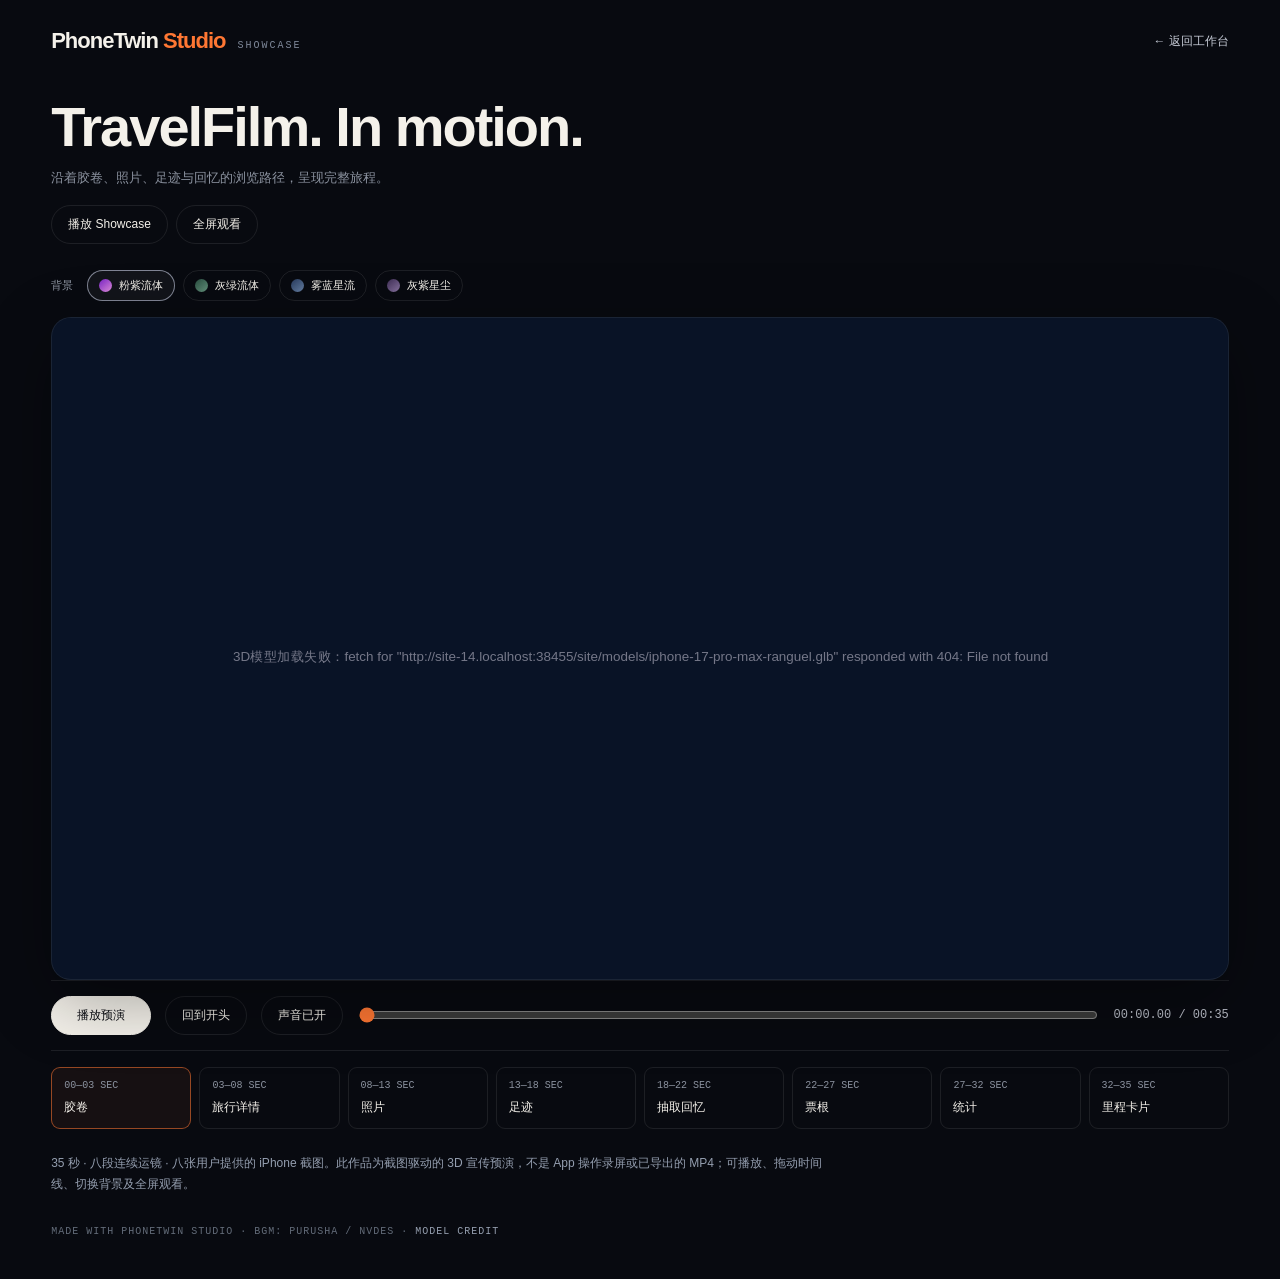
==== commit ad3e152f: "Add high-density portrait showcase and touch-friendly mobile workbench" ====
--- a/site/showcase/index.html
+++ b/site/showcase/index.html
@@ -29,6 +29,11 @@
 .brandmode .copy{left:280px;right:auto;width:700px}
 .brandmode .copy h2{font-size:112px;letter-spacing:-4px;font-weight:600}
 .brandmode .copy p{font-size:30px;letter-spacing:.5px}
+.stage.portrait .copy,.stage.portrait .copy[data-placement]{left:24px;right:24px;top:7%;width:auto;transform:none;text-align:center}
+.stage.portrait .copy h2{font-size:clamp(25px,7vw,34px);line-height:1.15;letter-spacing:-.8px;font-weight:550}
+.stage.portrait .copy p{font-size:14px;line-height:1.45;letter-spacing:0;margin:10px auto 0;max-width:320px}
+.stage.portrait.brandmode .copy h2{font-size:clamp(34px,10vw,44px);letter-spacing:-1.5px}
+@media(max-width:760px) and (orientation:portrait){.viewport{height:72dvh;min-height:420px;aspect-ratio:auto}}
 .scene-note{font-size:12px;color:var(--muted);line-height:1.8;margin:13px 0 18px}
 .transport{display:flex;align-items:center;gap:14px;padding:15px 0;border-top:1px solid var(--line);border-bottom:1px solid var(--line)}
 .transport .primary{background:var(--paper);color:var(--ink);border-color:var(--paper)}.transport input{accent-color:var(--accent);width:100%;min-width:0}
@@ -49,7 +54,7 @@
 <style>
 .page{max-width:1440px;padding:28px clamp(20px,4vw,56px) 42px}.showcase-nav{display:flex;align-items:center;justify-content:space-between;gap:16px}.showcase-nav a{color:#c5cad5;font-size:12px}.showcase-nav small{color:#7f899a;margin-left:12px;font:10px Consolas,monospace;letter-spacing:2px}.intro{margin:40px 0 26px}.intro h1{font-size:clamp(30px,4.6vw,56px);font-weight:550;letter-spacing:-2px}.intro p{font-size:13px;max-width:none}.viewport{border:1px solid #ffffff12}.background-controls{margin-bottom:16px}.scene-note{display:none}.shot-row{margin-bottom:20px}.case-note{font-size:12px;line-height:1.8;color:#949eaf;max-width:780px;margin:24px 0}.footer a{color:#959faf}.transport .primary{min-width:100px}.production{display:none}.export-frame .case-note{display:none}@media(max-width:600px){.showcase-nav small{display:none}.intro{margin-top:24px}.intro h1{letter-spacing:-1px}.shot-row{grid-template-columns:repeat(4,1fr)}}
 .transport button{flex-shrink:0;white-space:nowrap}
-</style><meta name="description" content="PhoneTwin Studio Showcase：TravelFilm 的35秒连续3D运镜宣传预演，八张真机截图、动态背景与悬浮定版。">  <script type="module" crossorigin src="./runtime/index-BT40h8n8.js"></script>
+</style><meta name="description" content="PhoneTwin Studio Showcase：TravelFilm 的35秒连续3D运镜宣传预演，八张真机截图、动态背景与悬浮定版。">  <script type="module" crossorigin src="./runtime/index-Cq1Y_xMh.js"></script>
 </head>
 <body>
 <main class="page">
@@ -93,6 +98,9 @@
 window.addEventListener('storage',e=>{if(e.key==='phonetwin.backdrop'&&backdropIds.includes(e.newValue)){backdrop=e.newValue;syncBackgroundButtons();render(frame,true);}});
 let film,frame=0,playing=false,clockStart=0,startFrame=0,shotIndex=-1,modelReady=false,queuedPlay=false,stopFrame=null,animationId=0,statStart=0,statFrames=0,displayFrame=-1;
 function resize(){
+ const portrait=viewport.clientWidth<=760&&viewport.clientHeight>viewport.clientWidth;
+ stage.classList.toggle('portrait',portrait);stage.style.width=(portrait?viewport.clientWidth:1920)+'px';stage.style.height=(portrait?viewport.clientHeight:1080)+'px';
+ if(portrait){stage.style.transform='none';stage.style.left='0';stage.style.top='0';return;}
  const scale=document.documentElement.dataset.fit==='cover'?Math.max(viewport.clientWidth/1920,viewport.clientHeight/1080):Math.min(viewport.clientWidth/1920,viewport.clientHeight/1080);
  stage.style.transform='scale('+scale+')';
  stage.style.left=(viewport.clientWidth-1920*scale)/2+'px';
@@ -103,7 +111,7 @@
  if(!force&&nextFrame===frame&&shotIndex!==-1)return;
  frame=nextFrame;const index=film.shots.findIndex(s=>frame>=s.from&&frame<s.from+s.duration),s=film.shots[index],local=frame-s.from;
  if(index!==shotIndex){
-  shotIndex=index;stage.className='stage'+(index===7?' brandmode':'');
+  shotIndex=index;stage.classList.toggle('brandmode',index===7);
   document.getElementById('title').textContent=s.caption?.text||'';
   document.getElementById('subtitle').textContent=s.caption?.sub||'';
   document.getElementById('copy').dataset.placement=s.caption?.side||'left';
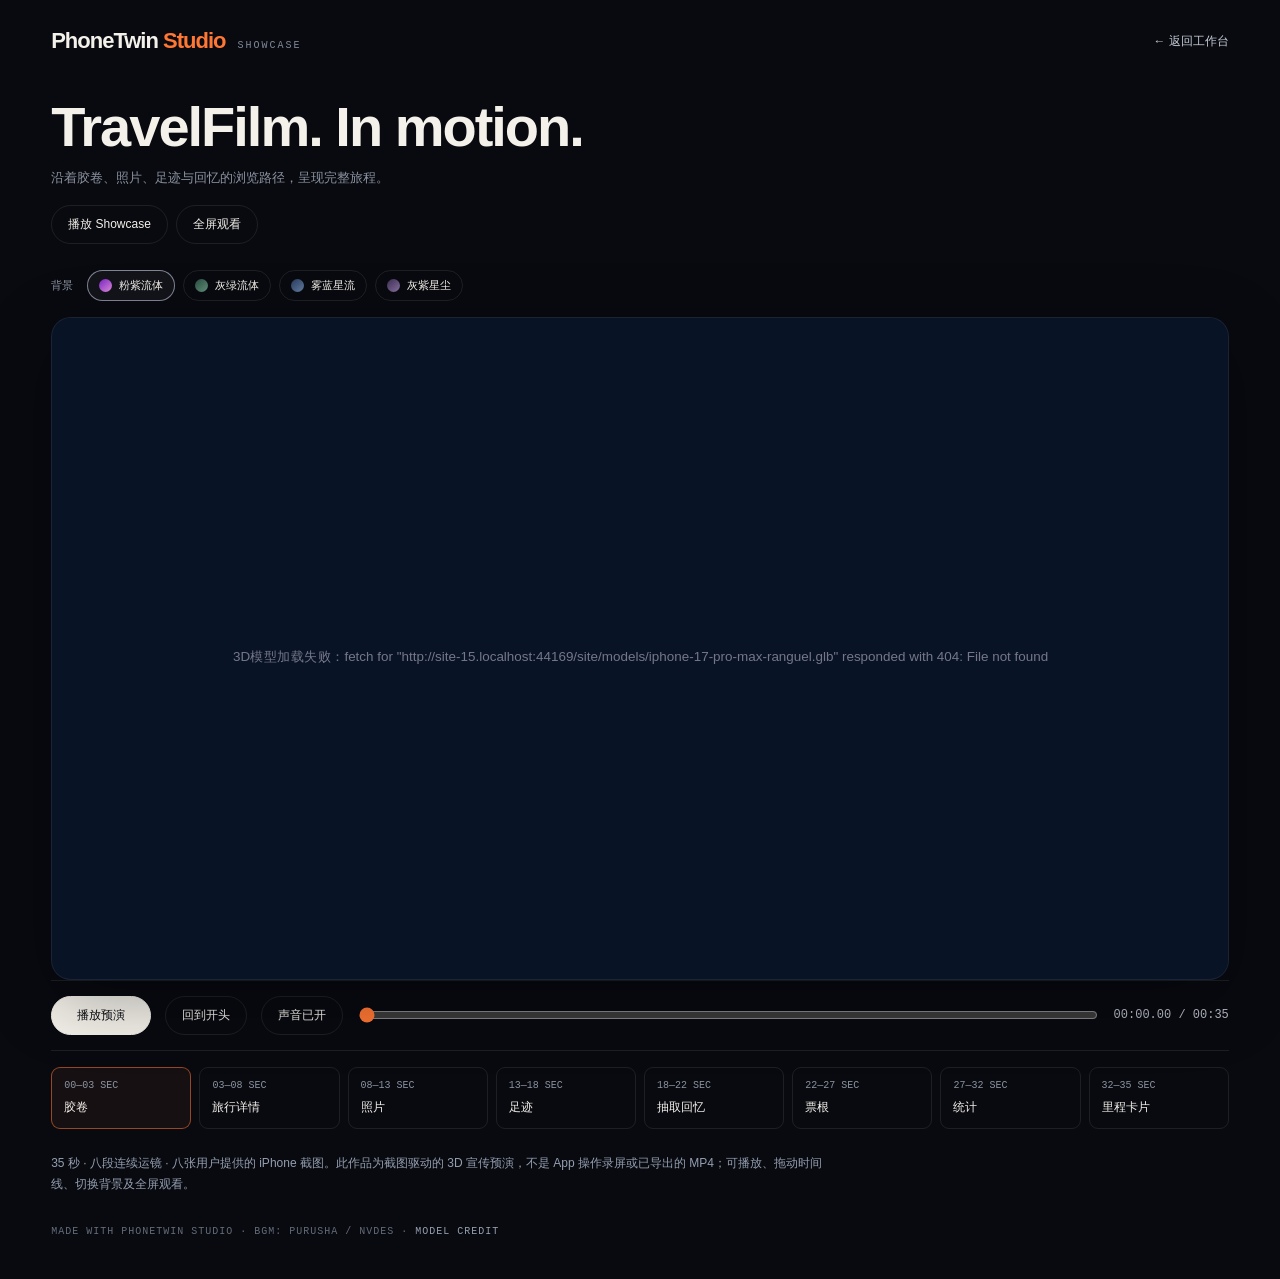
==== commit f9c61da3: "Restore portrait cinematic motion and centered closing hero" ====
--- a/site/showcase/index.html
+++ b/site/showcase/index.html
@@ -33,6 +33,7 @@
 .stage.portrait .copy h2{font-size:clamp(25px,7vw,34px);line-height:1.15;letter-spacing:-.8px;font-weight:550}
 .stage.portrait .copy p{font-size:14px;line-height:1.45;letter-spacing:0;margin:10px auto 0;max-width:320px}
 .stage.portrait.brandmode .copy h2{font-size:clamp(34px,10vw,44px);letter-spacing:-1.5px}
+.stage.portrait.detailmode::after{content:'';position:absolute;inset:0;pointer-events:none;z-index:2;background:linear-gradient(#080a109e,transparent 34%)}
 @media(max-width:760px) and (orientation:portrait){.viewport{height:72dvh;min-height:420px;aspect-ratio:auto}}
 .scene-note{font-size:12px;color:var(--muted);line-height:1.8;margin:13px 0 18px}
 .transport{display:flex;align-items:center;gap:14px;padding:15px 0;border-top:1px solid var(--line);border-bottom:1px solid var(--line)}
@@ -54,7 +55,7 @@
 <style>
 .page{max-width:1440px;padding:28px clamp(20px,4vw,56px) 42px}.showcase-nav{display:flex;align-items:center;justify-content:space-between;gap:16px}.showcase-nav a{color:#c5cad5;font-size:12px}.showcase-nav small{color:#7f899a;margin-left:12px;font:10px Consolas,monospace;letter-spacing:2px}.intro{margin:40px 0 26px}.intro h1{font-size:clamp(30px,4.6vw,56px);font-weight:550;letter-spacing:-2px}.intro p{font-size:13px;max-width:none}.viewport{border:1px solid #ffffff12}.background-controls{margin-bottom:16px}.scene-note{display:none}.shot-row{margin-bottom:20px}.case-note{font-size:12px;line-height:1.8;color:#949eaf;max-width:780px;margin:24px 0}.footer a{color:#959faf}.transport .primary{min-width:100px}.production{display:none}.export-frame .case-note{display:none}@media(max-width:600px){.showcase-nav small{display:none}.intro{margin-top:24px}.intro h1{letter-spacing:-1px}.shot-row{grid-template-columns:repeat(4,1fr)}}
 .transport button{flex-shrink:0;white-space:nowrap}
-</style><meta name="description" content="PhoneTwin Studio Showcase：TravelFilm 的35秒连续3D运镜宣传预演，八张真机截图、动态背景与悬浮定版。">  <script type="module" crossorigin src="./runtime/index-Cq1Y_xMh.js"></script>
+</style><meta name="description" content="PhoneTwin Studio Showcase：TravelFilm 的35秒连续3D运镜宣传预演，八张真机截图、动态背景与悬浮定版。">  <script type="module" crossorigin src="./runtime/index-CnPquEGT.js"></script>
 </head>
 <body>
 <main class="page">
@@ -111,7 +112,7 @@
  if(!force&&nextFrame===frame&&shotIndex!==-1)return;
  frame=nextFrame;const index=film.shots.findIndex(s=>frame>=s.from&&frame<s.from+s.duration),s=film.shots[index],local=frame-s.from;
  if(index!==shotIndex){
-  shotIndex=index;stage.classList.toggle('brandmode',index===7);
+  shotIndex=index;stage.classList.toggle('brandmode',index===7);stage.classList.toggle('detailmode',s.framing==='detail');
   document.getElementById('title').textContent=s.caption?.text||'';
   document.getElementById('subtitle').textContent=s.caption?.sub||'';
   document.getElementById('copy').dataset.placement=s.caption?.side||'left';
